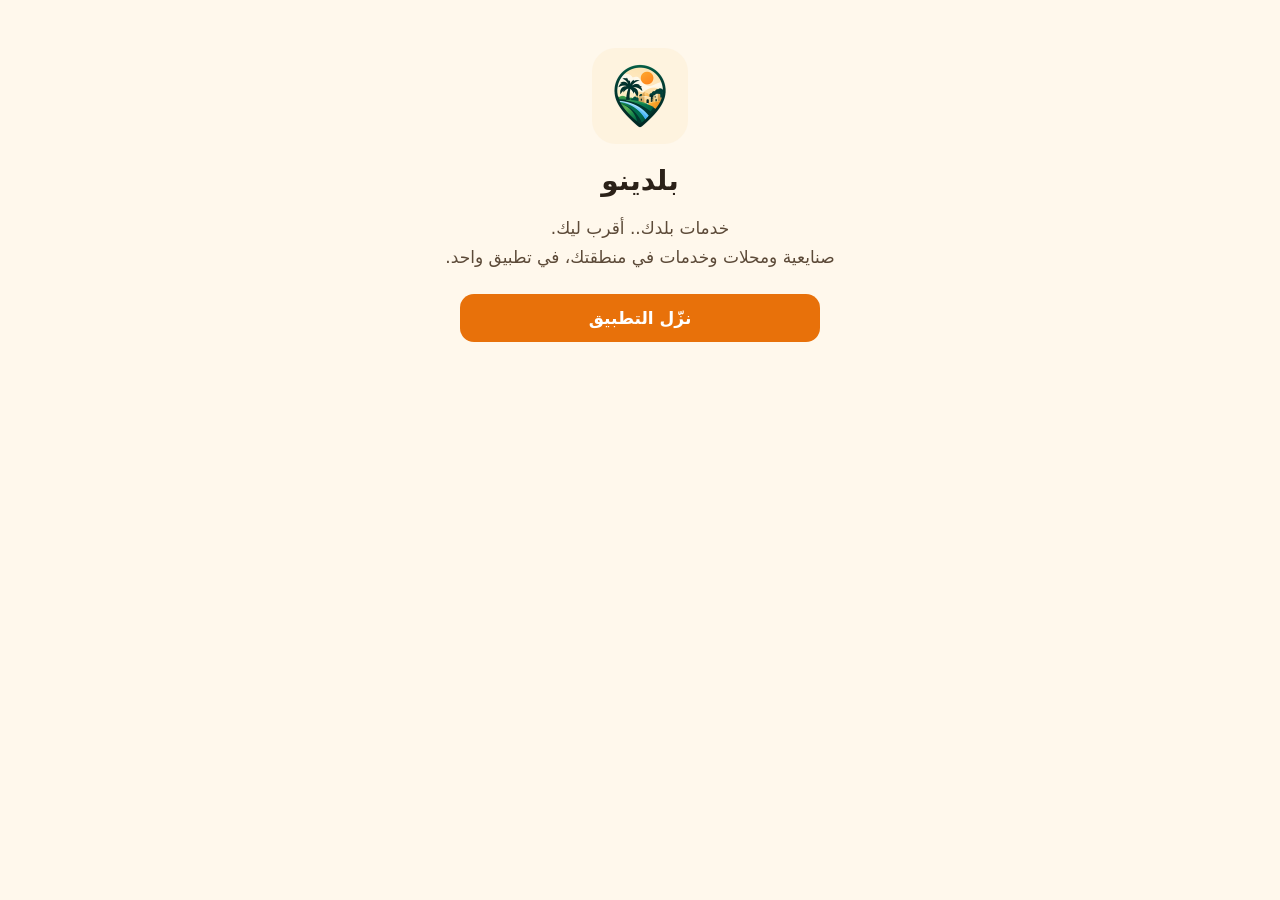
==== index.html @ 98cacc1e "Baladeno link site: assetlinks, landing, and the /service page" ====
<!DOCTYPE html>
<html lang="ar" dir="rtl">
<head>
<meta charset="utf-8">
<meta name="viewport" content="width=device-width, initial-scale=1">
<title>بلدينو — خدمات بلدك.. أقرب ليك</title>
<meta name="description" content="بلدينو بيوصلك بخدمات بلدك القريبة منك: صنايعية، محلات، وخدمات في منطقتك.">
<meta property="og:title" content="بلدينو — خدمات بلدك.. أقرب ليك">
<meta property="og:description" content="بلدينو بيوصلك بخدمات بلدك القريبة منك: صنايعية، محلات، وخدمات في منطقتك.">
<meta property="og:image" content="https://mgnegypt.github.io/logo.png">
<meta property="og:type" content="website">
<link rel="icon" href="/logo.png">
<style>
  body { margin:0; font-family: system-ui, "Segoe UI", Tahoma, sans-serif; background:#FFF8EC; color:#2B2118; }
  .wrap { max-width:520px; margin:0 auto; padding:48px 20px; text-align:center; }
  img.logo { width:96px; height:96px; border-radius:24px; }
  h1 { font-size:28px; margin:16px 0 8px; }
  p { font-size:17px; line-height:1.7; color:#5C4A38; }
  a.btn { display:block; margin:22px auto 0; max-width:320px; padding:14px 20px; border-radius:14px;
          background:#E8710A; color:#fff; font-size:17px; font-weight:700; text-decoration:none; }
</style>
</head>
<body>
  <div class="wrap">
    <img class="logo" src="/logo.png" alt="بلدينو">
    <h1>بلدينو</h1>
    <p>خدمات بلدك.. أقرب ليك.<br>صنايعية ومحلات وخدمات في منطقتك، في تطبيق واحد.</p>
    <a class="btn" href="https://github.com/mgnegypt/baladeno-releases/releases/latest">نزّل التطبيق</a>
  </div>
</body>
</html>
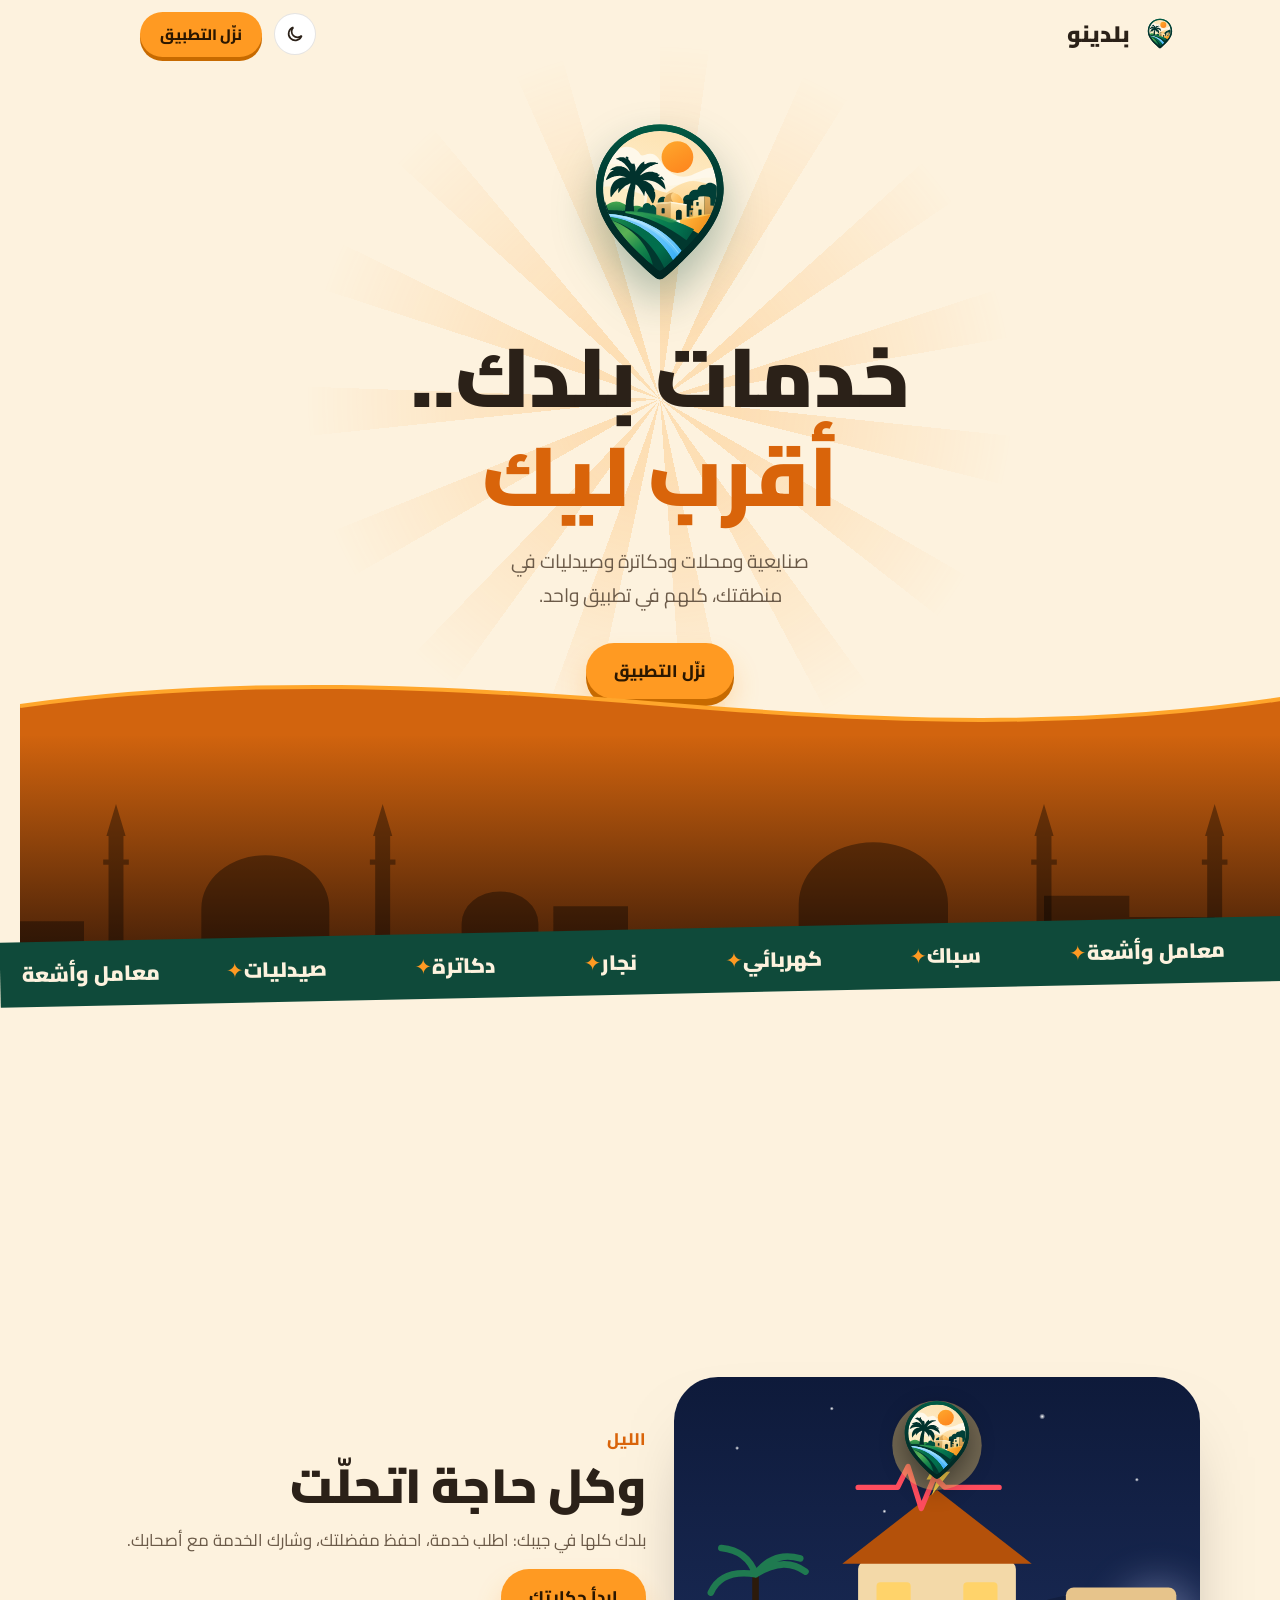
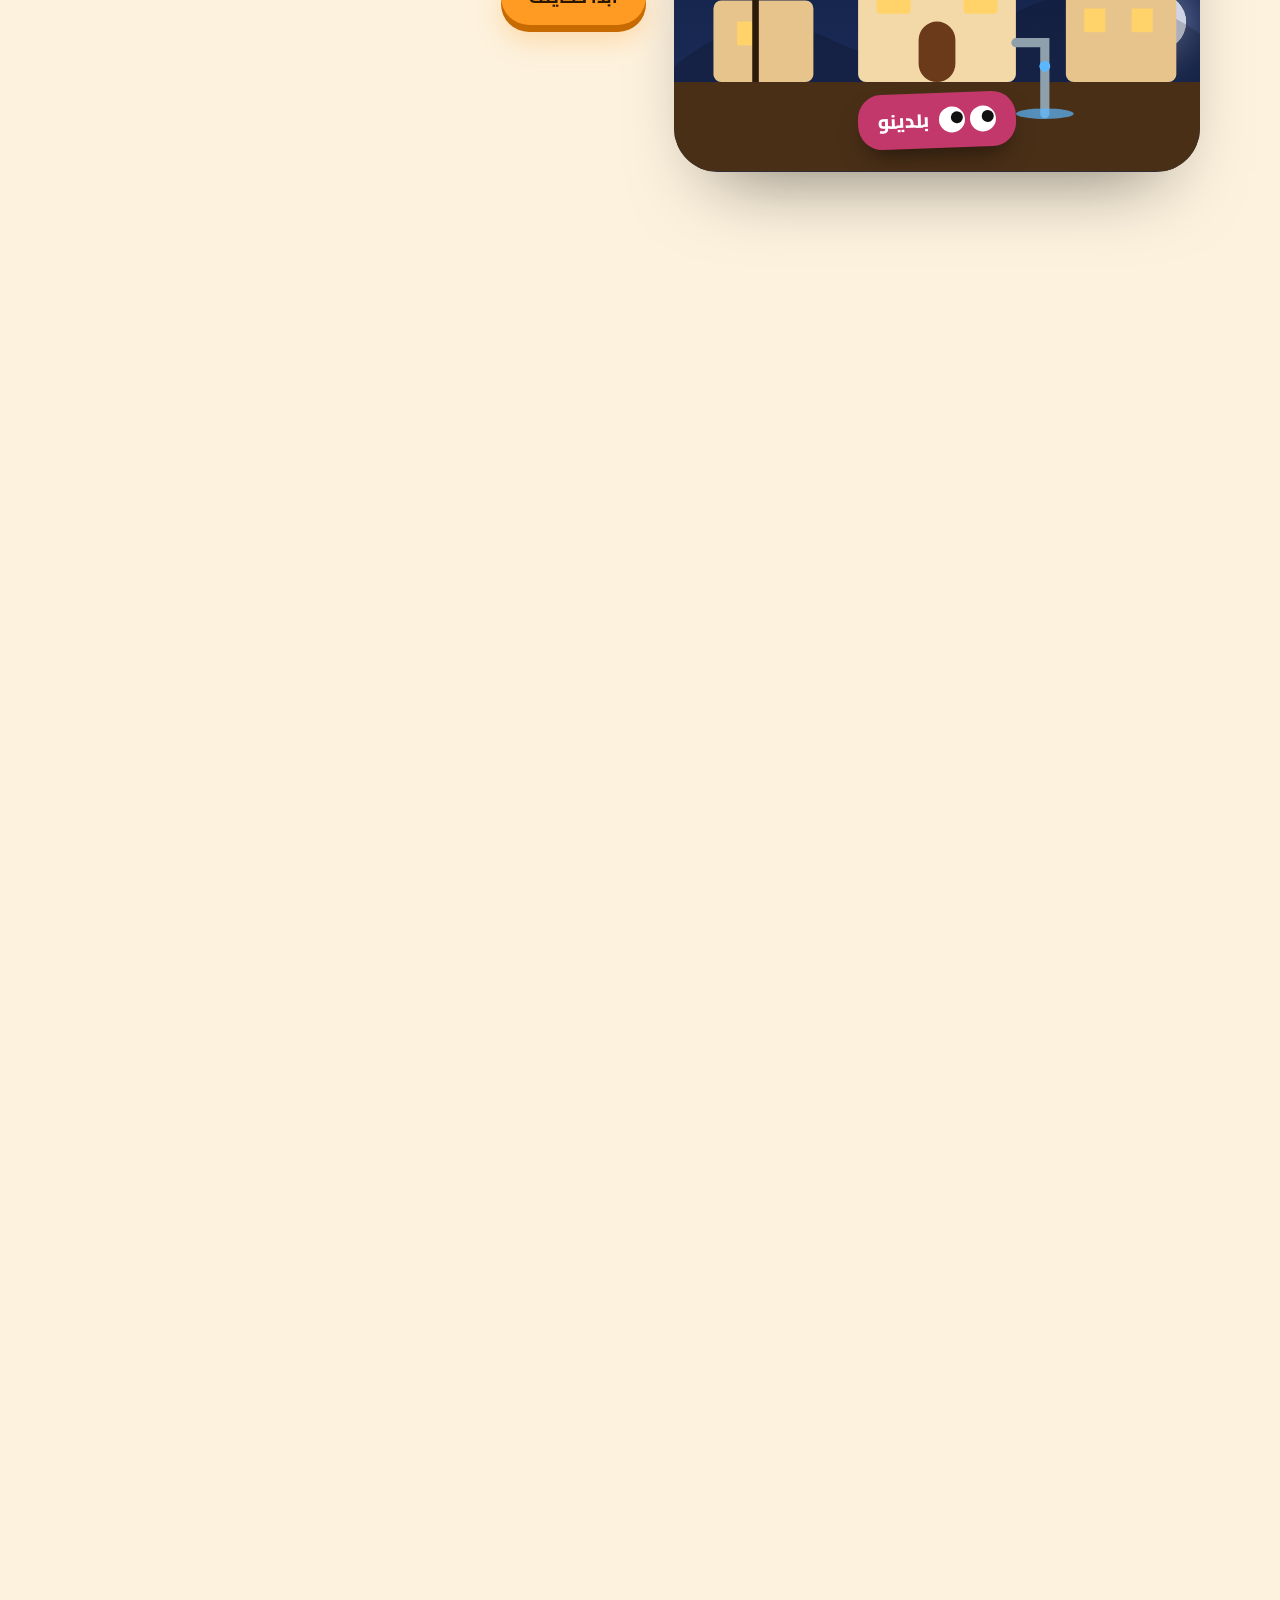
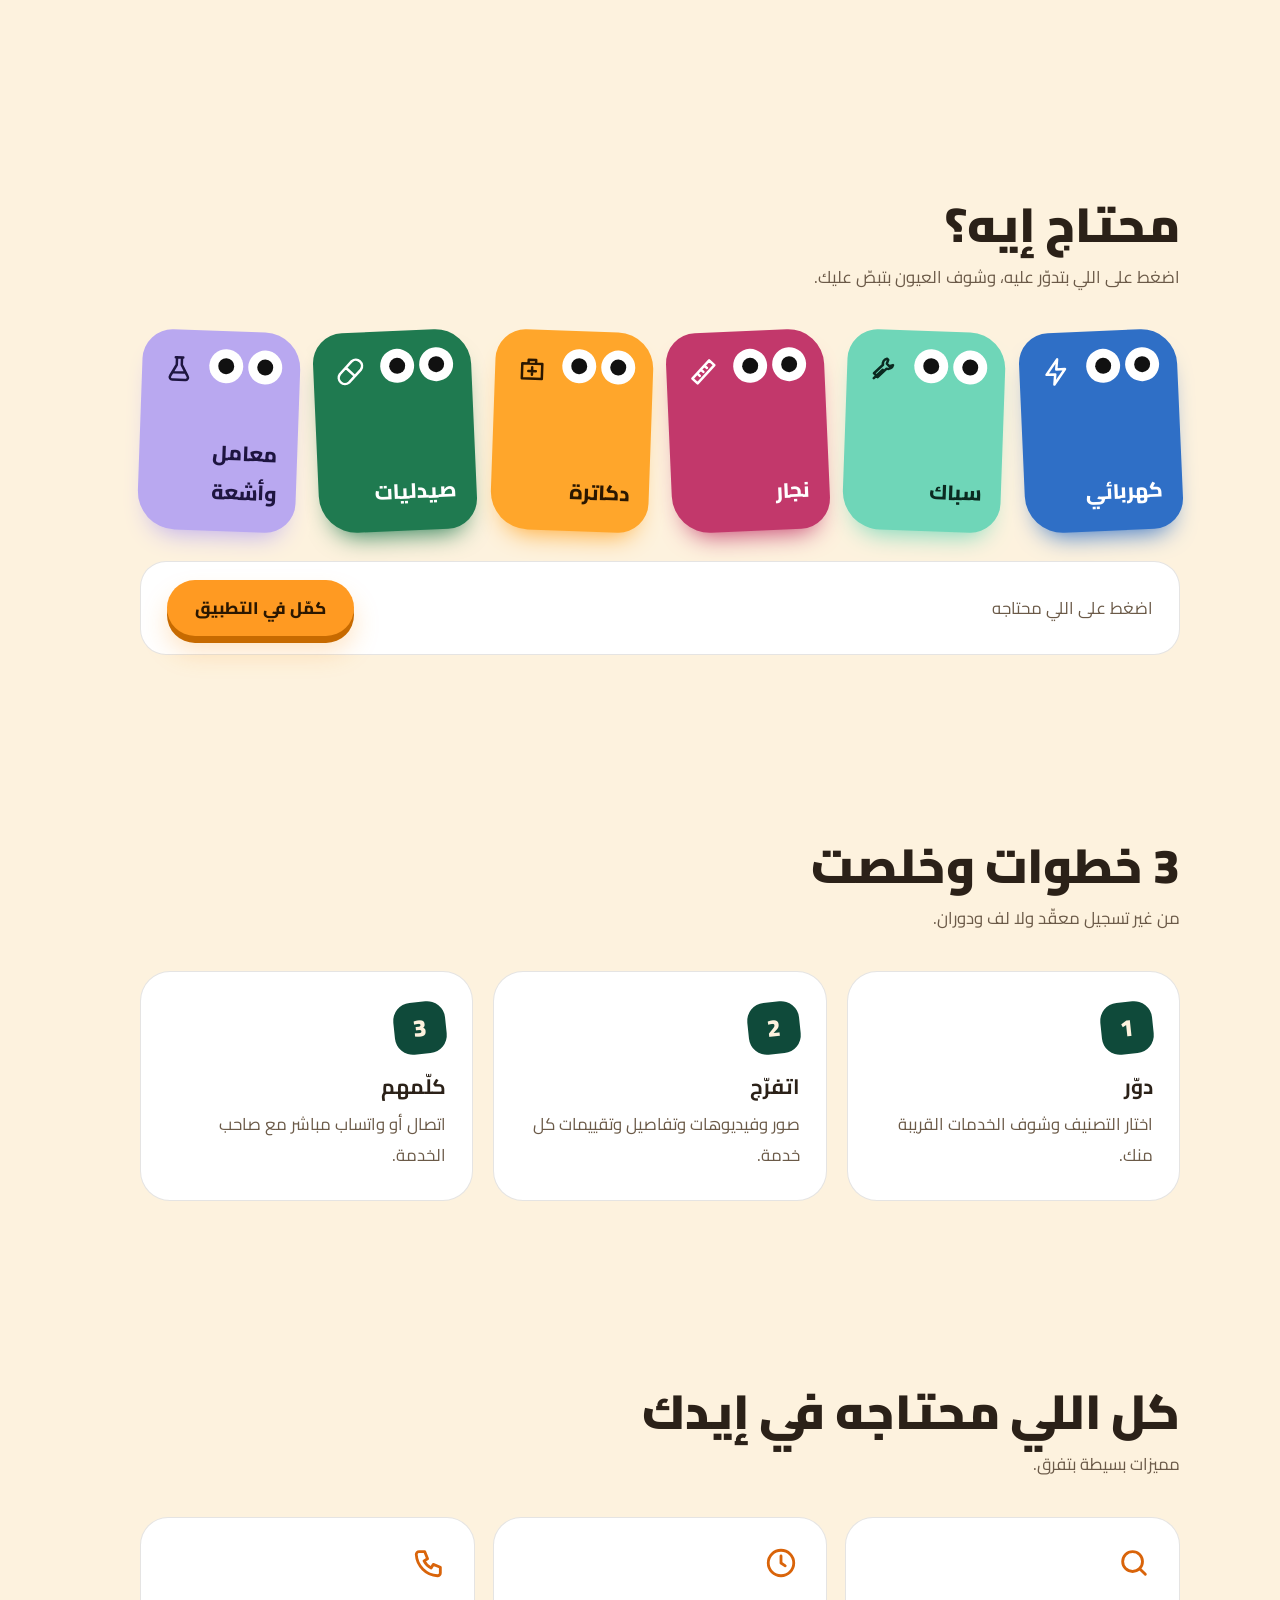
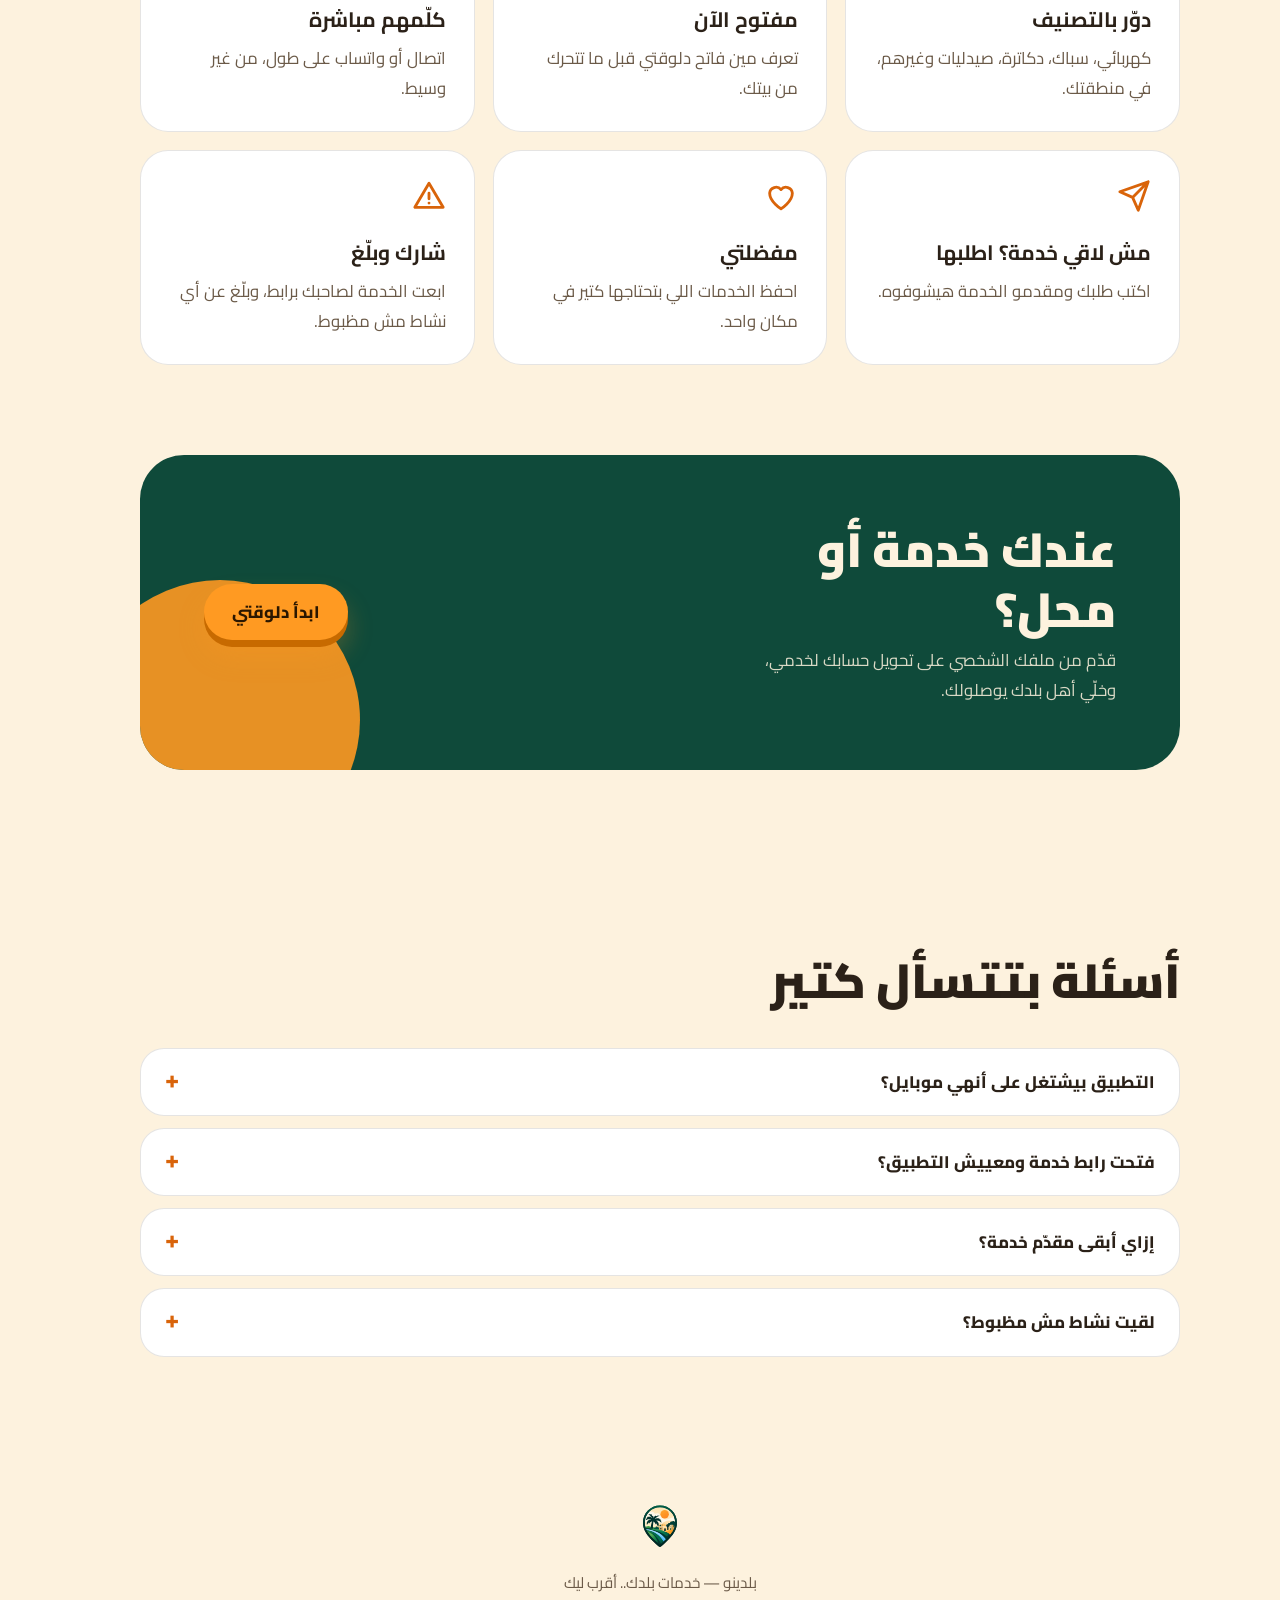
==== commit 80162e67: "feat: redesigned Baladeno site — auto-tracking APK download button, invite landing in 404" ====
--- a/index.html
+++ b/index.html
@@ -2,30 +2,72 @@
 <html lang="ar" dir="rtl">
 <head>
 <meta charset="utf-8">
-<meta name="viewport" content="width=device-width, initial-scale=1">
+<meta name="viewport" content="width=device-width,initial-scale=1,viewport-fit=cover">
+<script>try{var t=localStorage.t||(matchMedia("(prefers-color-scheme:dark)").matches?"dark":"light");document.documentElement.dataset.theme=t}catch(e){}</script>
+<link rel="icon" href="/assets/favicon.png">
+<link rel="preconnect" href="https://fonts.googleapis.com"><link rel="preconnect" href="https://fonts.gstatic.com" crossorigin>
+<link rel="stylesheet" href="https://fonts.googleapis.com/css2?family=Cairo:wght@400;700;800;900&display=swap">
+<link rel="stylesheet" href="/assets/style.css">
 <title>بلدينو — خدمات بلدك.. أقرب ليك</title>
 <meta name="description" content="بلدينو بيوصلك بخدمات بلدك القريبة منك: صنايعية، محلات، وخدمات في منطقتك.">
 <meta property="og:title" content="بلدينو — خدمات بلدك.. أقرب ليك">
 <meta property="og:description" content="بلدينو بيوصلك بخدمات بلدك القريبة منك: صنايعية، محلات، وخدمات في منطقتك.">
 <meta property="og:image" content="https://mgnegypt.github.io/logo.png">
 <meta property="og:type" content="website">
-<link rel="icon" href="/logo.png">
-<style>
-  body { margin:0; font-family: system-ui, "Segoe UI", Tahoma, sans-serif; background:#FFF8EC; color:#2B2118; }
-  .wrap { max-width:520px; margin:0 auto; padding:48px 20px; text-align:center; }
-  img.logo { width:96px; height:96px; border-radius:24px; }
-  h1 { font-size:28px; margin:16px 0 8px; }
-  p { font-size:17px; line-height:1.7; color:#5C4A38; }
-  a.btn { display:block; margin:22px auto 0; max-width:320px; padding:14px 20px; border-radius:14px;
-          background:#E8710A; color:#fff; font-size:17px; font-weight:700; text-decoration:none; }
-</style>
 </head>
 <body>
-  <div class="wrap">
-    <img class="logo" src="/logo.png" alt="بلدينو">
-    <h1>بلدينو</h1>
-    <p>خدمات بلدك.. أقرب ليك.<br>صنايعية ومحلات وخدمات في منطقتك، في تطبيق واحد.</p>
-    <a class="btn" href="https://github.com/mgnegypt/baladeno-releases/releases/latest">نزّل التطبيق</a>
-  </div>
+<i class="bar"></i>
+<nav><div class="wrap"><a class="brand" href="/"><img src="/assets/logo.svg" alt="">بلدينو</a>
+<button class="ic" id="th" aria-label="تبديل الوضع الليلي"><svg viewBox="0 0 24 24"><path d="M20 14a8 8 0 1 1-10-10 7 7 0 0 0 10 10z"/></svg></button>
+<a class="btn" href="https://github.com/mgnegypt/baladeno-releases/releases/latest">نزّل التطبيق</a></div></nav>
+<header class="hero">
+<div class="sun"></div>
+<div class="wrap">
+<img class="pin" src="/assets/logo.svg" alt="بلدينو">
+<h1><span class="w" style="--i:0">خدمات</span> <span class="w" style="--i:1">بلدك..</span><br><em><span class="w" style="--i:2">أقرب</span> <span class="w" style="--i:3">ليك</span></em></h1>
+<p class="sub">صنايعية ومحلات ودكاترة وصيدليات في منطقتك، كلهم في تطبيق واحد.</p>
+<div class="cta"><a class="btn" href="https://github.com/mgnegypt/baladeno-releases/releases/latest">نزّل التطبيق</a></div>
+</div>
+<div class="sky"><svg class="wv" viewBox="0 0 1200 60" preserveAspectRatio="none"><path d="M0 60V30C200 0 400 10 600 28S1000 55 1200 20V60z" fill="var(--s1)"/><path d="M0 30C200 0 400 10 600 28S1000 55 1200 20" fill="none" stroke="#ffa62b" stroke-width="4"/></svg>
+<svg class="sk" viewBox="0 0 1200 150" preserveAspectRatio="xMidYMax slice" fill="#000" fill-opacity=".38"><path d="M0 150V124h60v26zM170 150V112a60 50 0 0 1 120 0v38zM414 150v-24a36 30 0 0 1 72 0v24zM730 150V108a70 58 0 0 1 140 0v38zM500 150v-40h70v40zM960 150v-50h80v50zM1040 150v-30h80v30zM1120 150v-22h80v22z"/><g id="m"><path d="M83 150V44h14v106zM81 44l9-30 9 30zM78 66h24v5H78z"/></g><use href="#m" x="250"/><use href="#m" x="870"/><use href="#m" x="1030"/></svg></div>
+</header>
+<main>
+<div class="mq" aria-hidden="true"><div><span>سباك</span><span>كهربائي</span><span>نجار</span><span>دكاترة</span><span>صيدليات</span><span>معامل وأشعة</span><span>سباك</span><span>كهربائي</span><span>نجار</span><span>دكاترة</span><span>صيدليات</span><span>معامل وأشعة</span><span>سباك</span><span>كهربائي</span><span>نجار</span><span>دكاترة</span><span>صيدليات</span><span>معامل وأشعة</span><span>سباك</span><span>كهربائي</span><span>نجار</span><span>دكاترة</span><span>صيدليات</span><span>معامل وأشعة</span></div></div>
+<section class="story" id="story"><div id="stage" data-ch="0">
+<div class="vis"><div class="orb"></div>
+<svg viewBox="0 0 400 300" preserveAspectRatio="xMidYMax slice"><path d="M0 220q60-50 120-20t130-15 150 10v105H0z" fill="#000" fill-opacity=".18"/><rect y="232" width="400" height="68" fill="#4a2f17"/>
+<rect x="30" y="170" width="76" height="62" rx="6" fill="#e7c48b"/><rect class="sw" x="48" y="186" width="16" height="18"/><rect x="298" y="160" width="84" height="72" rx="6" fill="#e7c48b"/><rect class="sw" x="312" y="176" width="16" height="18"/><rect class="sw" x="348" y="176" width="16" height="18"/>
+<rect x="140" y="140" width="120" height="92" rx="6" fill="#f3d9a8"/><path d="M128 142 200 86l72 56z" fill="#b4510a"/><rect x="186" y="186" width="28" height="46" rx="14" fill="#6b3a1a"/><rect class="sw w1" x="154" y="156" width="26" height="24" rx="3"/><rect class="sw" x="220" y="156" width="26" height="24" rx="3"/>
+<path d="M62 232V150" stroke="#2c1a0b" stroke-width="5"/><path d="M62 150q-26-4-34 14M62 150q22-14 38-2M62 150q-6-18-26-20M62 150q14-18 34-12" stroke="#1f7a50" stroke-width="5" fill="none" stroke-linecap="round"/>
+<g data-s="0"><path class="bz" d="M200 40l-8 14h8l-4 12 14-18h-9l6-8z" fill="#ffd33a"/></g>
+<g data-s="1"><path d="M260 178h22v54" stroke="#8fa0ad" stroke-width="7" fill="none" stroke-linecap="round"/><circle class="dr" cx="282" cy="196" r="4" fill="#5bb8ff"/><circle class="dr d2" cx="282" cy="196" r="4" fill="#5bb8ff"/><ellipse class="pd" cx="282" cy="232" rx="22" ry="4" fill="#5bb8ff" fill-opacity=".7"/></g>
+<g data-s="2"><path class="ec" d="M140 60h30l8-16 10 32 10-24 8 8h44" stroke="#ff4d5e" stroke-width="4" fill="none" stroke-linecap="round" stroke-linejoin="round"/></g>
+<g data-s="3"><circle class="halo" cx="200" cy="52" r="34" fill="#ffd36a" fill-opacity=".4"/></g></svg>
+<img class="lg" data-s="3" src="/assets/logo.svg" alt="">
+<div class="chip" data-s="0" style="--c:#2f6fc6;--t:#fff"><span class="eyes"><span class="eye"><i></i></span><span class="eye"><i></i></span></span>كهربائي</div><div class="chip" data-s="1" style="--c:#6fd6b8;--t:#0b2a20"><span class="eyes"><span class="eye"><i></i></span><span class="eye"><i></i></span></span>سباك</div><div class="chip" data-s="2" style="--c:#ffa62b;--t:#2b1700"><span class="eyes"><span class="eye"><i></i></span><span class="eye"><i></i></span></span>دكاترة · صيدليات</div><div class="chip" data-s="3" style="--c:#c2386b;--t:#fff"><span class="eyes"><span class="eye"><i></i></span><span class="eye"><i></i></span></span>بلدينو</div>
+</div>
+<div class="txt">
+<div class="chap" data-s="0"><p class="k">الصبح</p><h2>النور قطع..</h2><p>النور فصل والفطار لسه ما اتعملش. بدل ما تسأل مين يعرف كهربائي، دوّر عليه في بلدينو وكلّمه.</p></div>
+<div class="chap" data-s="1"><p class="k">الضهر</p><h2>الماسورة بتنقّط..</h2><p>سباك قريب منك، شوف شغله وصوره، واتصل بيه من غير ما تلف الشارع.</p></div>
+<div class="chap" data-s="2"><p class="k">العصر</p><h2>الواد سخن..</h2><p>دكتور مفتوح دلوقتي وصيدلية فاتحة، وإنت لسه في البيت.</p></div>
+<div class="chap" data-s="3"><p class="k">الليل</p><h2>وكل حاجة اتحلّت</h2><p>بلدك كلها في جيبك: اطلب خدمة، احفظ مفضلتك، وشارك الخدمة مع أصحابك.</p><a class="btn" href="https://github.com/mgnegypt/baladeno-releases/releases/latest">ابدأ حكايتك</a></div>
+</div></div></section>
+<section id="cats"><div class="wrap">
+<h2 class="rv">محتاج إيه؟</h2><p class="lead rv">اضغط على اللي بتدوّر عليه، وشوف العيون بتبصّ عليك.</p>
+<div class="cats rv"><button class="cat" style="--c:#2f6fc6;--t:#fff" data-n="كهربائي" aria-pressed="false"><span class="eyes"><span class="eye"><i></i></span><span class="eye"><i></i></span></span><svg class="i" viewBox="0 0 24 24"><path d="M13 2 4 14h7l-1 8 9-12h-7z"/></svg>كهربائي</button><button class="cat" style="--c:#6fd6b8;--t:#0b2a20" data-n="سباك" aria-pressed="false"><span class="eyes"><span class="eye"><i></i></span><span class="eye"><i></i></span></span><svg class="i" viewBox="0 0 24 24"><path d="M4 20l7-7M14 4a4 4 0 0 0-3 5l-7 7 3 3 7-7a4 4 0 0 0 5-3l-3 1-2-2 1-3z"/></svg>سباك</button><button class="cat" style="--c:#c2386b;--t:#fff" data-n="نجار" aria-pressed="false"><span class="eyes"><span class="eye"><i></i></span><span class="eye"><i></i></span></span><svg class="i" viewBox="0 0 24 24"><path d="M3 17 17 3l4 4L7 21zM7 13l2 2M10 10l2 2M13 7l2 2"/></svg>نجار</button><button class="cat" style="--c:#ffa62b;--t:#2b1700" data-n="دكاترة" aria-pressed="false"><span class="eyes"><span class="eye"><i></i></span><span class="eye"><i></i></span></span><svg class="i" viewBox="0 0 24 24"><path d="M4 8h16v12H4zM9 8V5h6v3M12 11v6M9 14h6"/></svg>دكاترة</button><button class="cat" style="--c:#1f7a50;--t:#fff" data-n="صيدليات" aria-pressed="false"><span class="eyes"><span class="eye"><i></i></span><span class="eye"><i></i></span></span><svg class="i" viewBox="0 0 24 24"><path d="M10.5 20.5a5 5 0 0 1-7-7l10-10a5 5 0 0 1 7 7zM8.5 8.5l7 7"/></svg>صيدليات</button><button class="cat" style="--c:#b9a8f0;--t:#1e1540" data-n="معامل وأشعة" aria-pressed="false"><span class="eyes"><span class="eye"><i></i></span><span class="eye"><i></i></span></span><svg class="i" viewBox="0 0 24 24"><path d="M9 3h6M10 3v6l-5 9a2 2 0 0 0 2 3h10a2 2 0 0 0 2-3l-5-9V3M8 15h8"/></svg>معامل وأشعة</button></div>
+<div class="pick rv" id="pick"><span>اضغط على اللي محتاجه</span><a class="btn" href="https://github.com/mgnegypt/baladeno-releases/releases/latest">كمّل في التطبيق</a></div>
+</div></section>
+<section><div class="wrap"><h2 class="rv">3 خطوات وخلصت</h2><p class="lead rv">من غير تسجيل معقّد ولا لف ودوران.</p>
+<div class="steps">
+<div class="st rv"><h3>دوّر</h3><p>اختار التصنيف وشوف الخدمات القريبة منك.</p></div>
+<div class="st rv"><h3>اتفرّج</h3><p>صور وفيديوهات وتفاصيل وتقييمات كل خدمة.</p></div>
+<div class="st rv"><h3>كلّمهم</h3><p>اتصال أو واتساب مباشر مع صاحب الخدمة.</p></div>
+</div></div></section>
+<section><div class="wrap"><h2 class="rv">كل اللي محتاجه في إيدك</h2><p class="lead rv">مميزات بسيطة بتفرق.</p><div class="grid"><div class="f rv"><svg viewBox="0 0 24 24"><circle cx="11" cy="11" r="7"/><path d="m20 20-4-4"/></svg><h3>دوّر بالتصنيف</h3><p>كهربائي، سباك، دكاترة، صيدليات وغيرهم، في منطقتك.</p></div><div class="f rv"><svg viewBox="0 0 24 24"><circle cx="12" cy="12" r="9"/><path d="M12 7v5l3 2"/></svg><h3>مفتوح الآن</h3><p>تعرف مين فاتح دلوقتي قبل ما تتحرك من بيتك.</p></div><div class="f rv"><svg viewBox="0 0 24 24"><path d="M5 4h4l2 5-2.5 1.5a11 11 0 0 0 5 5L15 13l5 2v4a2 2 0 0 1-2 2A16 16 0 0 1 3 6a2 2 0 0 1 2-2z"/></svg><h3>كلّمهم مباشرة</h3><p>اتصال أو واتساب على طول، من غير وسيط.</p></div><div class="f rv"><svg viewBox="0 0 24 24"><path d="M22 2 11 13M22 2l-7 20-4-9-9-4z"/></svg><h3>مش لاقي خدمة؟ اطلبها</h3><p>اكتب طلبك ومقدمو الخدمة هيشوفوه.</p></div><div class="f rv"><svg viewBox="0 0 24 24"><path d="M12 21s-8-5-8-11a4.5 4.5 0 0 1 8-2.5A4.5 4.5 0 0 1 20 10c0 6-8 11-8 11z"/></svg><h3>مفضلتي</h3><p>احفظ الخدمات اللي بتحتاجها كتير في مكان واحد.</p></div><div class="f rv"><svg viewBox="0 0 24 24"><path d="M12 3 2 20h20zM12 10v4M12 17h.01"/></svg><h3>شارك وبلّغ</h3><p>ابعت الخدمة لصاحبك برابط، وبلّغ عن أي نشاط مش مظبوط.</p></div></div></div></section>
+<div class="band"><div class="wrap"><div class="box rv"><div><h2>عندك خدمة أو محل؟</h2><p>قدّم من ملفك الشخصي على تحويل حسابك لخدمي، وخلّي أهل بلدك يوصلولك.</p></div><a class="btn" href="https://github.com/mgnegypt/baladeno-releases/releases/latest">ابدأ دلوقتي</a></div></div></div>
+<section id="faq"><div class="wrap"><h2 class="rv">أسئلة بتتسأل كتير</h2><p class="lead rv"></p><details class="rv"><summary>التطبيق بيشتغل على أنهي موبايل؟</summary><p>التطبيق للأندرويد، وبتنزّله من صفحة الإصدارات على GitHub.</p></details><details class="rv"><summary>فتحت رابط خدمة ومعييش التطبيق؟</summary><p>هتلاقي صفحة بتوريك الخدمة وزرار تنزّل منه التطبيق. وبعد ما تنزّله افتح الرابط تاني.</p></details><details class="rv"><summary>إزاي أبقى مقدّم خدمة؟</summary><p>من ملفك الشخصي تقدّم على تحويل حسابك لخدمي، وبعد موافقة الإدارة بتظهر لك خدمتك.</p></details><details class="rv"><summary>لقيت نشاط مش مظبوط؟</summary><p>من صفحة الخدمة اضغط على الإبلاغ عن النشاط.</p></details></div></section>
+</main>
+<footer><img src="/assets/logo.svg" alt=""><div>بلدينو — خدمات بلدك.. أقرب ليك</div></footer>
+<script src="/assets/app.js"></script>
 </body>
-</html>
+</html>
--- a/assets/style.css
+++ b/assets/style.css
@@ -0,0 +1,120 @@
+:root{--bg:#fdf2de;--ink:#2b2118;--mute:#6b5a48;--card:#fff;--g:#0f4a3a;--or:#ff9a22;--or2:#d9640a;--ln:#2b21181f;--s1:#d2640e;--s2:#4a2208;color-scheme:light}
+[data-theme=dark]{--bg:#12150f;--ink:#f6ebdd;--mute:#b9a994;--card:#1d2119;--g:#7fd8b0;--or2:#ffa94d;--ln:#ffffff22;--s1:#8f400a;--s2:#1a0e05;color-scheme:dark}
+*{box-sizing:border-box}html{scroll-behavior:smooth}
+body{margin:0;font:400 1.05rem/1.8 Cairo,system-ui,sans-serif;background:var(--bg);color:var(--ink);overflow-x:hidden;transition:background .5s,color .5s}
+a{color:inherit;text-decoration:none}img{max-width:100%}
+.wrap{max-width:1080px;margin:auto;padding:0 20px}
+.btn{display:inline-flex;align-items:center;justify-content:center;gap:8px;padding:12px 28px;border:0;border-radius:99px;background:var(--or);color:#2b1700;font:800 1.05rem Cairo,sans-serif;cursor:pointer;box-shadow:0 7px 0 #c76a00,0 16px 26px #ff9a2244;transition:transform .25s cubic-bezier(.34,1.56,.64,1),box-shadow .2s}
+.btn:hover{transform:translateY(-3px)}.btn:active{transform:translateY(6px);box-shadow:0 1px 0 #c76a00}
+.btn.alt{background:var(--card);color:var(--ink);box-shadow:0 7px 0 var(--ln),0 0 0 1px var(--ln)}
+nav{position:fixed;inset:0 0 auto;z-index:9;transition:.4s}
+nav.s{background:color-mix(in srgb,var(--bg) 82%,transparent);backdrop-filter:blur(14px);box-shadow:0 1px var(--ln)}
+nav .wrap{display:flex;align-items:center;gap:12px;height:68px}
+.brand{display:flex;align-items:center;gap:10px;font-weight:900;font-size:1.4rem;margin-inline-end:auto}
+.brand img{width:40px;height:40px}
+.ic{width:42px;height:42px;border-radius:50%;border:1px solid var(--ln);background:var(--card);color:var(--ink);cursor:pointer;display:grid;place-items:center}
+.ic svg{width:20px;height:20px;fill:none;stroke:currentColor;stroke-width:2;stroke-linecap:round}
+nav .btn{padding:8px 20px;font-size:.95rem;box-shadow:0 4px 0 #c76a00}
+.hero{position:relative;min-height:100svh;display:grid;place-items:center;text-align:center;padding:100px 0 250px;overflow:hidden}
+.sun{position:absolute;width:min(110vw,760px);aspect-ratio:1;top:42%;left:50%;translate:-50% -50%;background:repeating-conic-gradient(#ff9a2238 0 8deg,transparent 8deg 24deg);-webkit-mask:radial-gradient(circle,#000 15%,transparent 66%);mask:radial-gradient(circle,#000 15%,transparent 66%);animation:spin 90s linear infinite}
+@keyframes spin{to{rotate:360deg}}
+.pin{position:relative;width:clamp(130px,30vw,210px);animation:fl 5s ease-in-out infinite;filter:drop-shadow(0 22px 22px #0f4a3a55)}
+@keyframes fl{50%{translate:0 -14px}}
+h1{position:relative;font-size:clamp(2.5rem,10vw,5.2rem);line-height:1.2;font-weight:900;margin:.1em 0 .2em}
+h1 em{font-style:normal;color:var(--or2)}
+.w{display:inline-block;opacity:0;translate:0 70%;animation:up .9s cubic-bezier(.16,1,.3,1) forwards;animation-delay:calc(var(--i)*.14s + .2s)}
+@keyframes up{to{opacity:1;translate:0}}
+.sub{position:relative;max-width:30ch;margin:0 auto 30px;color:var(--mute);font-size:1.2rem;opacity:0;animation:up 1s .9s forwards}
+.cta{position:relative;opacity:0;animation:up 1s 1.1s forwards}
+.sky{position:absolute;inset:auto 0 0;height:215px;background:linear-gradient(var(--s1),var(--s2))}
+.sky svg{position:absolute;left:0;width:100%;display:block}
+.sky .wv{top:-58px;height:60px}.sky .sk{bottom:0;height:150px}
+section{padding:90px 0}
+h2{font-size:clamp(1.9rem,5vw,3rem);font-weight:900;line-height:1.25;margin:0 0 8px}
+.lead{color:var(--mute);margin:0 0 38px;max-width:46ch}
+.rv{opacity:0;translate:0 40px;transition:opacity .8s,translate .9s cubic-bezier(.16,1,.3,1)}.rv.in{opacity:1;translate:0}
+.cats{display:grid;grid-template-columns:repeat(auto-fit,minmax(150px,1fr));gap:18px}
+.cat{position:relative;min-height:200px;padding:20px;border:0;border-radius:30px 36px 30px 38px;background:var(--c);color:var(--t,#fff);font:800 1.3rem Cairo,sans-serif;text-align:right;display:flex;align-items:flex-end;cursor:pointer;rotate:var(--r);box-shadow:0 16px 26px -14px var(--c);transition:rotate .5s cubic-bezier(.34,1.56,.64,1),scale .4s cubic-bezier(.34,1.56,.64,1),box-shadow .3s}
+.cat:nth-child(odd){--r:-2.5deg}.cat:nth-child(even){--r:2deg}
+.cat:hover{rotate:0deg;scale:1.05}.cat:active{scale:.96}
+.cat[aria-pressed=true]{box-shadow:0 0 0 4px var(--bg),0 0 0 8px var(--ink)}
+.cat .i{position:absolute;top:24px;left:22px;width:30px;height:30px;fill:none;stroke:currentColor;stroke-width:2;stroke-linecap:round;stroke-linejoin:round}
+.cat[aria-pressed=true]::after{content:"";position:absolute;bottom:20px;left:20px;width:26px;height:26px;border-radius:50%;background:var(--ink) url("data:image/svg+xml,%3Csvg xmlns='http://www.w3.org/2000/svg' viewBox='0 0 24 24' fill='none' stroke='%23fff' stroke-width='3' stroke-linecap='round'%3E%3Cpath d='m6 12 4 4 8-8'/%3E%3C/svg%3E") center/18px;animation:pop .4s cubic-bezier(.34,1.56,.64,1)}
+@keyframes pop{from{scale:0}}
+.eyes{position:absolute;top:18px;right:18px;display:flex;gap:5px}
+.eye{width:34px;height:34px;border-radius:50%;background:#fff;display:grid;place-items:center;animation:bl 5s infinite}
+.eye i{width:16px;height:16px;border-radius:50%;background:#111;transition:transform .12s}
+.cat:nth-child(2n) .eye{animation-delay:1.3s}.cat:nth-child(3n) .eye{animation-delay:2.6s}
+@keyframes bl{0%,95%,100%{scale:1}97.5%{scale:1 .1}}
+.pick{margin-top:30px;display:flex;flex-wrap:wrap;gap:14px;align-items:center;justify-content:space-between;padding:18px 26px;border-radius:26px;background:var(--card);border:1px solid var(--ln);transition:background .4s}
+.pick span{color:var(--mute)}.pick.on{background:color-mix(in srgb,var(--or) 22%,var(--card))}.pick.on span{color:var(--ink);font-weight:700}
+.steps{display:grid;grid-template-columns:repeat(auto-fit,minmax(250px,1fr));gap:20px;counter-reset:s}
+.st{position:relative;padding:30px 26px;border-radius:30px;background:var(--card);border:1px solid var(--ln);counter-increment:s}
+.st::before{content:counter(s);display:grid;place-items:center;width:52px;height:52px;margin-bottom:14px;border-radius:18px;background:var(--g);color:var(--bg);font-weight:900;font-size:1.5rem;rotate:-6deg}
+.st h3,.f h3{margin:0 0 4px;font-size:1.3rem}.st p,.f p{margin:0;color:var(--mute)}
+.st:nth-child(2){transition-delay:.12s}.st:nth-child(3){transition-delay:.24s}
+.grid{display:grid;grid-template-columns:repeat(auto-fit,minmax(280px,1fr));gap:18px}
+.f{position:relative;padding:28px;border-radius:28px;background:var(--card);border:1px solid var(--ln);overflow:hidden}
+.f::before{content:"";position:absolute;inset:0;background:radial-gradient(220px circle at var(--x,50%) var(--y,0),#ff9a2238,transparent);opacity:0;transition:opacity .3s}
+.f:hover::before{opacity:1}
+.f>*{position:relative}.f svg{width:34px;height:34px;margin-bottom:12px;fill:none;stroke:var(--or2);stroke-width:2;stroke-linecap:round;stroke-linejoin:round}
+.band{padding:0 0 90px}
+.band .box{position:relative;overflow:hidden;padding:clamp(30px,6vw,64px);border-radius:44px;background:var(--g);color:#fdf2de;display:flex;flex-wrap:wrap;gap:24px;align-items:center;justify-content:space-between}
+[data-theme=dark] .band .box{background:#0f3d30}
+.band h2{max-width:14ch;margin:0}.band p{margin:6px 0 0;max-width:40ch;opacity:.85}
+.band::after{display:none}
+.band .box::after{content:"";position:absolute;left:-60px;bottom:-90px;width:280px;height:280px;border-radius:50%;background:var(--or);opacity:.9;animation:fl 6s ease-in-out infinite}
+.band .btn,.band .box>div{position:relative;z-index:1}
+details{border-radius:24px;background:var(--card);border:1px solid var(--ln);margin-bottom:12px;overflow:hidden}
+summary{list-style:none;cursor:pointer;padding:18px 24px;font-weight:800;display:flex;justify-content:space-between;gap:12px}
+summary::-webkit-details-marker{display:none}
+summary::after{content:"+";font-size:1.6rem;line-height:1;color:var(--or2);transition:rotate .3s}
+details[open] summary::after{rotate:45deg}
+details p{margin:0;padding:0 24px 20px;color:var(--mute);animation:dn .4s}
+@keyframes dn{from{opacity:0;translate:0 -8px}}
+footer{padding:40px 0 60px;text-align:center;color:var(--mute);font-size:.95rem}
+footer img{width:56px;margin-bottom:6px}
+.sv{min-height:100svh;display:grid;align-content:center;justify-items:center;gap:22px;padding:90px 20px 40px;text-align:center}
+.card{position:relative;width:min(100%,440px);padding:14px 14px 28px;border-radius:38px;background:var(--card);border:1px solid var(--ln);box-shadow:0 30px 60px -30px #0006;animation:in .9s cubic-bezier(.16,1,.3,1)}
+@keyframes in{from{opacity:0;translate:0 50px;scale:.9;rotate:3deg}}
+.cv{position:relative;aspect-ratio:4/3;border-radius:28px;overflow:hidden;background:linear-gradient(100deg,#0001 30%,#fff5 50%,#0001 70%) 0 0/300% 100%,color-mix(in srgb,var(--or) 25%,var(--card));animation:sh 1.4s infinite linear}
+@keyframes sh{to{background-position:-300% 0}}
+.cv.ok,.cv.no{animation:none}
+.cv img{width:100%;height:100%;object-fit:cover;display:block;opacity:0;transition:opacity .8s}.cv.ok img{opacity:1}
+.cv.no img{opacity:.55;width:50%;margin:auto;position:absolute;inset:0;filter:grayscale(1)}
+.card h1{font-size:1.9rem;margin:18px 0 0;animation:none}
+.card .ct{margin:0;color:var(--or2);font-weight:800;min-height:1.8em}.card .nt{margin:6px 18px 18px;color:var(--mute)}
+.card .btn{width:calc(100% - 36px);margin-top:10px}
+@media(prefers-reduced-motion:reduce){*,::before,::after{animation:none!important;transition:none!important}.w,.rv,.sub,.cta{opacity:1!important;translate:none!important}}
+
+.bar{position:fixed;top:0;right:0;left:0;height:4px;z-index:10;background:var(--or);transform-origin:right;scale:var(--sp,0) 1}
+.hero{perspective:900px}.pin{transform:rotateY(calc(var(--tx,0)*16deg)) rotateX(calc(var(--ty,0)*-16deg));transition:transform .25s}
+.sp{position:fixed;width:8px;height:8px;margin:-4px;border-radius:50%;background:var(--or);pointer-events:none;z-index:99;animation:spk .7s forwards}
+@keyframes spk{to{opacity:0;translate:0 22px;scale:0}}
+.mq{direction:ltr;overflow:hidden;background:var(--g);color:var(--bg);padding:14px 0;rotate:-1.2deg;margin:-20px -20px 40px;white-space:nowrap}
+.mq div{display:inline-block;animation:mq 30s linear infinite}
+.mq span{font-weight:900;font-size:1.3rem;padding:0 22px}.mq span::after{content:"\2726";margin-inline-start:44px;color:var(--or)}
+@keyframes mq{to{translate:-50%}}
+.story{height:430vh}
+#stage{position:sticky;top:0;height:100svh;display:grid;grid-template-columns:1fr 1fr;gap:28px;align-items:center;padding:20px max(20px,calc((100vw - 1080px)/2));--a:#ffd9a0;--b:#ffb36b;--x:8%;--y:62%;--st:0}
+.vis{position:relative;aspect-ratio:4/3;max-height:80svh;width:100%;border-radius:44px;overflow:hidden;background:linear-gradient(var(--a),var(--b));box-shadow:0 40px 80px -40px #0008}
+.vis::before{content:"";position:absolute;inset:0;opacity:var(--st);background:radial-gradient(2px 2px at 12% 18%,#fff,#0000),radial-gradient(2px 2px at 30% 8%,#fff,#0000),radial-gradient(2px 2px at 52% 22%,#fff,#0000),radial-gradient(3px 3px at 70% 10%,#fff,#0000),radial-gradient(2px 2px at 88% 26%,#fff,#0000),radial-gradient(2px 2px at 40% 34%,#fff,#0000)}
+.orb{position:absolute;left:var(--x);top:var(--y);width:56px;height:56px;margin:-28px;border-radius:50%;background:#fff3b0;box-shadow:0 0 60px 20px #ffd36a99;transition:background .6s,box-shadow .6s}
+.night .orb{background:#f4f1e6;box-shadow:0 0 40px 10px #cfd8ff66,inset -14px -6px 0 #cfd4e6}
+.vis svg{position:absolute;inset:0;width:100%;height:100%}
+.sw{fill:#6b8cae;transition:fill .8s}#stage[data-ch="3"] .sw{fill:#ffd36a}
+#stage[data-ch="0"] .w1{animation:fk 1.8s infinite}
+@keyframes fk{0%,100%{fill:#ffd36a}40%{fill:#1b120a}48%{fill:#ffd36a}56%,90%{fill:#1b120a}}
+.bz{animation:bzz .5s steps(2) infinite}@keyframes bzz{50%{opacity:.2}}
+.dr{animation:dr 1s infinite ease-in}.d2{animation-delay:.5s}@keyframes dr{to{translate:0 34px;opacity:0}}
+.pd{transform-box:fill-box;transform-origin:center;animation:pdl 1s infinite}@keyframes pdl{50%{scale:1.3 1}}
+.ec{stroke-dasharray:160;animation:ecg 1.6s linear infinite}@keyframes ecg{from{stroke-dashoffset:160}to{stroke-dashoffset:-160}}
+.halo{transform-box:fill-box;transform-origin:center;animation:hl 2s ease-in-out infinite}@keyframes hl{50%{scale:1.4}}
+[data-s]{opacity:0;translate:0 24px;transition:opacity .6s,translate .8s cubic-bezier(.16,1,.3,1)}
+#stage[data-ch="0"] [data-s="0"],#stage[data-ch="1"] [data-s="1"],#stage[data-ch="2"] [data-s="2"],#stage[data-ch="3"] [data-s="3"]{opacity:1;translate:0}
+.chip{position:absolute;left:0;right:0;bottom:6%;margin:auto;width:max-content;display:flex;align-items:center;gap:10px;padding:10px 20px;border-radius:24px;background:var(--c);color:var(--t);font-weight:800;font-size:1.2rem;rotate:-2deg;box-shadow:0 14px 26px -10px #0008}
+.chip .eyes{position:static}.chip .eye{width:26px;height:26px}.chip .eye i{width:12px;height:12px}
+.lg{position:absolute;left:0;right:0;top:3%;margin:auto;width:20%;filter:drop-shadow(0 10px 12px #0006)}
+.txt{position:relative;height:300px}.chap{position:absolute;inset:0}.chap .k{margin:0;color:var(--or2);font-weight:800}
+.chap p{color:var(--mute);margin:0 0 14px}.chap h2{margin:0 0 10px}
+@media(max-width:760px){#stage{grid-template-columns:1fr;align-content:center;gap:14px}.vis{max-height:46svh}.txt{height:250px}}
